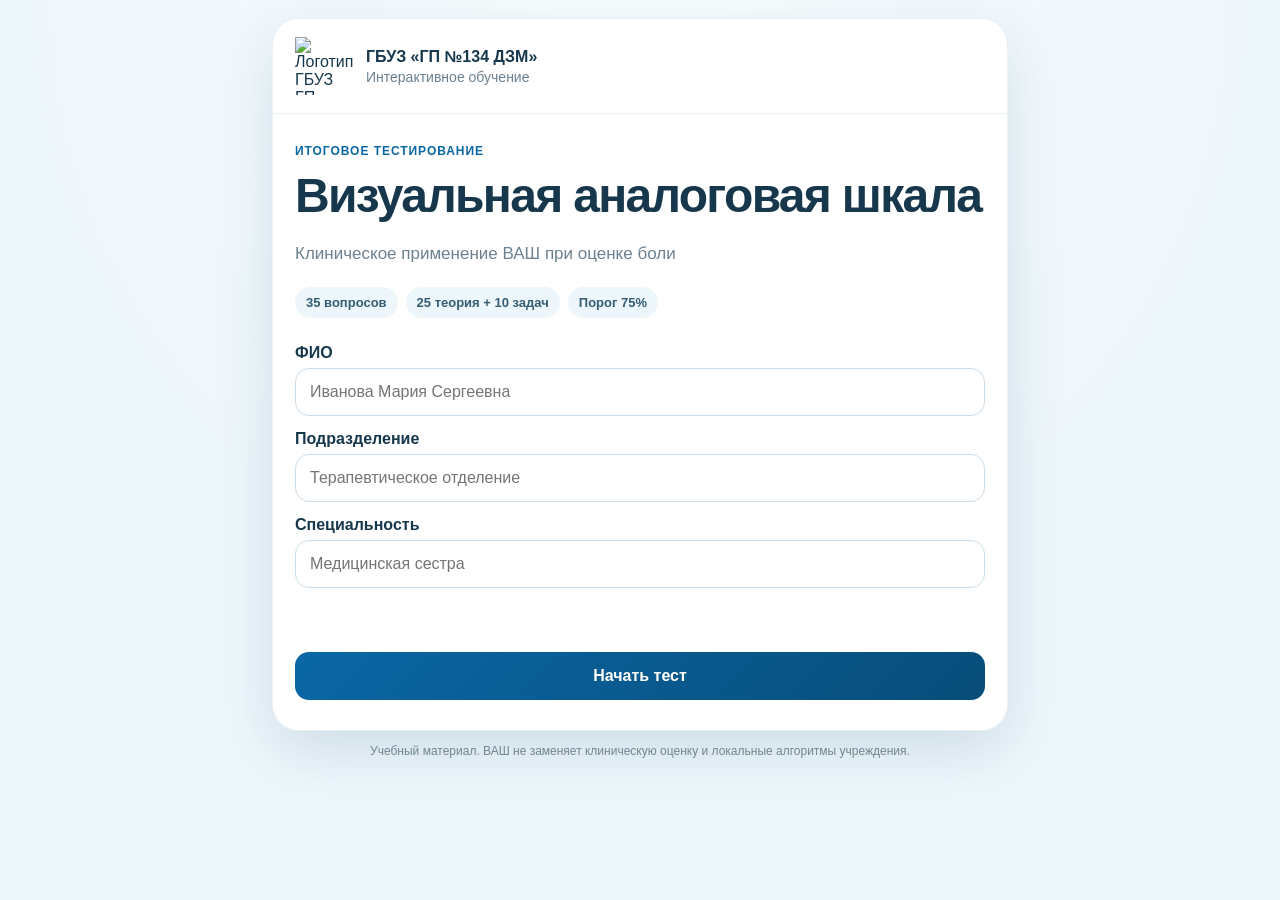
==== vas-test/index.html @ cfaf6b4c "Add files via upload Add VAS test files" ====
<!doctype html>
<html lang="ru">
<head>
  <meta charset="utf-8">
  <meta name="viewport" content="width=device-width, initial-scale=1, viewport-fit=cover">
  <meta name="theme-color" content="#0a67a5">
  <meta name="description" content="Интерактивное тестирование по применению визуальной аналоговой шкалы боли.">
  <title>ВАШ — итоговое тестирование</title>
  <link rel="icon" href="assets/logo.svg" type="image/svg+xml">
  <link rel="stylesheet" href="style.css">
  <script src="questions.js" defer></script>
  <script src="script.js" defer></script>
</head>
<body>
  <main class="shell">
    <section class="card" aria-live="polite">
      <header class="brand">
        <img src="assets/logo.svg" alt="Логотип ГБУЗ ГП №134 ДЗМ">
        <div>
          <strong>ГБУЗ «ГП №134 ДЗМ»</strong>
          <span>Интерактивное обучение</span>
        </div>
      </header>

      <section id="start-screen" class="screen">
        <p class="eyebrow">Итоговое тестирование</p>
        <h1>Визуальная аналоговая шкала</h1>
        <p class="lead">Клиническое применение ВАШ при оценке боли</p>

        <div class="meta">
          <span>35 вопросов</span>
          <span>25 теория + 10 задач</span>
          <span>Порог 75%</span>
        </div>

        <form id="start-form" novalidate>
          <label for="full-name">ФИО</label>
          <input id="full-name" autocomplete="name" placeholder="Иванова Мария Сергеевна" required>

          <label for="department">Подразделение</label>
          <input id="department" autocomplete="organization-title" placeholder="Терапевтическое отделение" required>

          <label for="specialty">Специальность</label>
          <input id="specialty" placeholder="Медицинская сестра" required>

          <p id="form-error" class="field-error" aria-live="assertive"></p>
          <button class="button primary" type="submit">Начать тест</button>
        </form>
      </section>

      <section id="quiz-screen" class="screen hidden">
        <div class="quiz-topline">
          <span id="question-counter"></span>
          <span id="progress-value"></span>
        </div>
        <div class="progress" role="progressbar" aria-valuemin="0" aria-valuemax="100">
          <div id="progress-bar"></div>
        </div>
        <p id="question-type" class="eyebrow"></p>
        <h2 id="question-text"></h2>
        <div id="answers" class="answers"></div>
        <div id="feedback" class="feedback hidden" role="status"></div>
        <button id="next-button" class="button primary hidden" type="button">Следующий вопрос</button>
      </section>

      <section id="loading-screen" class="screen loading hidden">
        <div class="spinner"></div>
        <h2>Проверяем ответы…</h2>
        <p>Сохраняем результат в общей таблице</p>
      </section>

      <section id="result-screen" class="screen result hidden">
        <p class="eyebrow">Тест завершён</p>
        <h2>Ваш результат</h2>
        <div id="result-ring" class="result-ring"><strong id="result-percent">0%</strong></div>
        <h3 id="result-status"></h3>
        <div class="result-grid">
          <div><span>Теория</span><strong id="theory-score"></strong></div>
          <div><span>Практика</span><strong id="practice-score"></strong></div>
        </div>
        <p id="result-person"></p>
        <p id="result-sync" class="sync"></p>
        <button id="restart-button" class="button secondary" type="button">Пройти заново</button>
      </section>
    </section>

    <p class="disclaimer">Учебный материал. ВАШ не заменяет клиническую оценку и локальные алгоритмы учреждения.</p>
  </main>
</body>
</html>
---- vas-test/style.css ----
:root {
  --blue: #0a67a5;
  --blue-dark: #084d7a;
  --ink: #17384c;
  --muted: #6b8190;
  --surface: #ffffff;
  --background: #eef7fc;
  --line: #d9e7ef;
  --success: #087a55;
  --danger: #b42318;
}
* { box-sizing: border-box; }
html { color-scheme: light; }
body {
  margin: 0;
  min-height: 100vh;
  font-family: -apple-system, BlinkMacSystemFont, "Segoe UI", Arial, sans-serif;
  background: radial-gradient(circle at top, #f9fdff 0, var(--background) 55%);
  color: var(--ink);
}
button, input { font: inherit; }
.shell { width: min(760px, 100%); margin: 0 auto; padding: 18px 12px 36px; }
.card {
  background: var(--surface);
  border: 1px solid rgba(12, 91, 139, .09);
  border-radius: 26px;
  overflow: hidden;
  box-shadow: 0 20px 60px rgba(27, 77, 108, .15);
}
.brand {
  display: flex;
  align-items: center;
  gap: 13px;
  padding: 18px 22px;
  border-bottom: 1px solid #e7f0f5;
}
.brand img { width: 58px; height: 58px; }
.brand strong, .brand span { display: block; }
.brand span { color: var(--muted); font-size: 14px; margin-top: 3px; }
.screen { padding: 30px 22px; }
.hidden { display: none !important; }
h1, h2, h3 { margin: 0; line-height: 1.16; }
h1 { font-size: clamp(31px, 7vw, 48px); letter-spacing: -.035em; }
h2 { font-size: clamp(24px, 5vw, 34px); }
.lead { color: var(--muted); font-size: 17px; line-height: 1.55; }
.eyebrow {
  margin: 0 0 10px;
  color: var(--blue);
  font-weight: 850;
  letter-spacing: .08em;
  text-transform: uppercase;
  font-size: 12px;
}
.meta { display: flex; flex-wrap: wrap; gap: 8px; margin: 20px 0 26px; }
.meta span {
  padding: 8px 11px;
  border-radius: 999px;
  background: #edf6fb;
  color: #355d73;
  font-size: 13px;
  font-weight: 750;
}
label { display: block; margin: 14px 0 6px; font-weight: 760; }
input {
  width: 100%;
  border: 1.5px solid #cbdde8;
  border-radius: 14px;
  padding: 14px;
  font-size: 16px;
  color: var(--ink);
  background: #fff;
}
input:focus { outline: 3px solid rgba(10,103,165,.14); border-color: var(--blue); }
.field-error { color: var(--danger); min-height: 20px; font-size: 14px; }
.button {
  width: 100%;
  border: 0;
  border-radius: 14px;
  padding: 15px 18px;
  font-weight: 850;
  cursor: pointer;
  transition: transform .15s ease, opacity .15s ease;
}
.button:active { transform: scale(.99); }
.primary { color: #fff; background: linear-gradient(135deg, var(--blue), var(--blue-dark)); margin-top: 16px; }
.secondary { color: var(--ink); background: #eaf3f8; margin-top: 12px; }
.quiz-topline { display: flex; justify-content: space-between; gap: 12px; font-weight: 800; }
.progress {
  height: 9px;
  margin: 10px 0 26px;
  overflow: hidden;
  border-radius: 999px;
  background: #e6f0f5;
}
#progress-bar { height: 100%; width: 0; background: var(--blue); transition: width .25s ease; }
.answers { display: grid; gap: 10px; margin-top: 20px; }
.answer {
  display: flex;
  gap: 11px;
  align-items: flex-start;
  width: 100%;
  padding: 14px;
  text-align: left;
  border: 1.5px solid var(--line);
  border-radius: 14px;
  background: #fff;
  color: var(--ink);
  cursor: pointer;
}
.answer:disabled { cursor: default; opacity: 1; }
.answer.correct { border-color: var(--success); background: #edf9f4; }
.answer.incorrect { border-color: var(--danger); background: #fff1f0; }
.answer-letter {
  flex: 0 0 29px;
  height: 29px;
  display: grid;
  place-items: center;
  border-radius: 9px;
  background: #edf5fa;
  font-weight: 900;
}
.feedback {
  margin-top: 16px;
  padding: 14px;
  border-radius: 13px;
  background: #eef6fa;
  line-height: 1.5;
}
.feedback strong { display: block; margin-bottom: 4px; }
.loading, .result { text-align: center; padding-block: 54px; }
.spinner {
  width: 50px; height: 50px; margin: 0 auto 20px;
  border: 5px solid #dcecf5; border-top-color: var(--blue);
  border-radius: 50%; animation: spin .8s linear infinite;
}
@keyframes spin { to { transform: rotate(360deg); } }
.result-ring {
  --angle: 0deg;
  width: 165px; height: 165px; margin: 22px auto;
  display: grid; place-items: center; position: relative;
  border-radius: 50%;
  background: conic-gradient(var(--blue) var(--angle), #e6eef3 0);
}
.result-ring::before { content:""; position:absolute; inset:15px; border-radius:50%; background:#fff; }
.result-ring strong { z-index:1; font-size: 40px; }
.result-grid { display:grid; grid-template-columns:1fr 1fr; gap:10px; margin-top:20px; }
.result-grid div { padding:15px; border-radius:14px; background:#edf6fb; }
.result-grid span, .result-grid strong { display:block; }
.result-grid span { color:var(--muted); font-size:14px; }
.result-grid strong { font-size:23px; margin-top:4px; }
.sync { color: var(--muted); min-height: 24px; }
.disclaimer { color: #718693; font-size: 12px; text-align:center; line-height:1.45; padding: 0 10px; }
@media (max-width: 480px) {
  .screen { padding: 26px 17px; }
  .brand { padding: 16px 17px; }
  .brand img { width: 50px; height: 50px; }
}
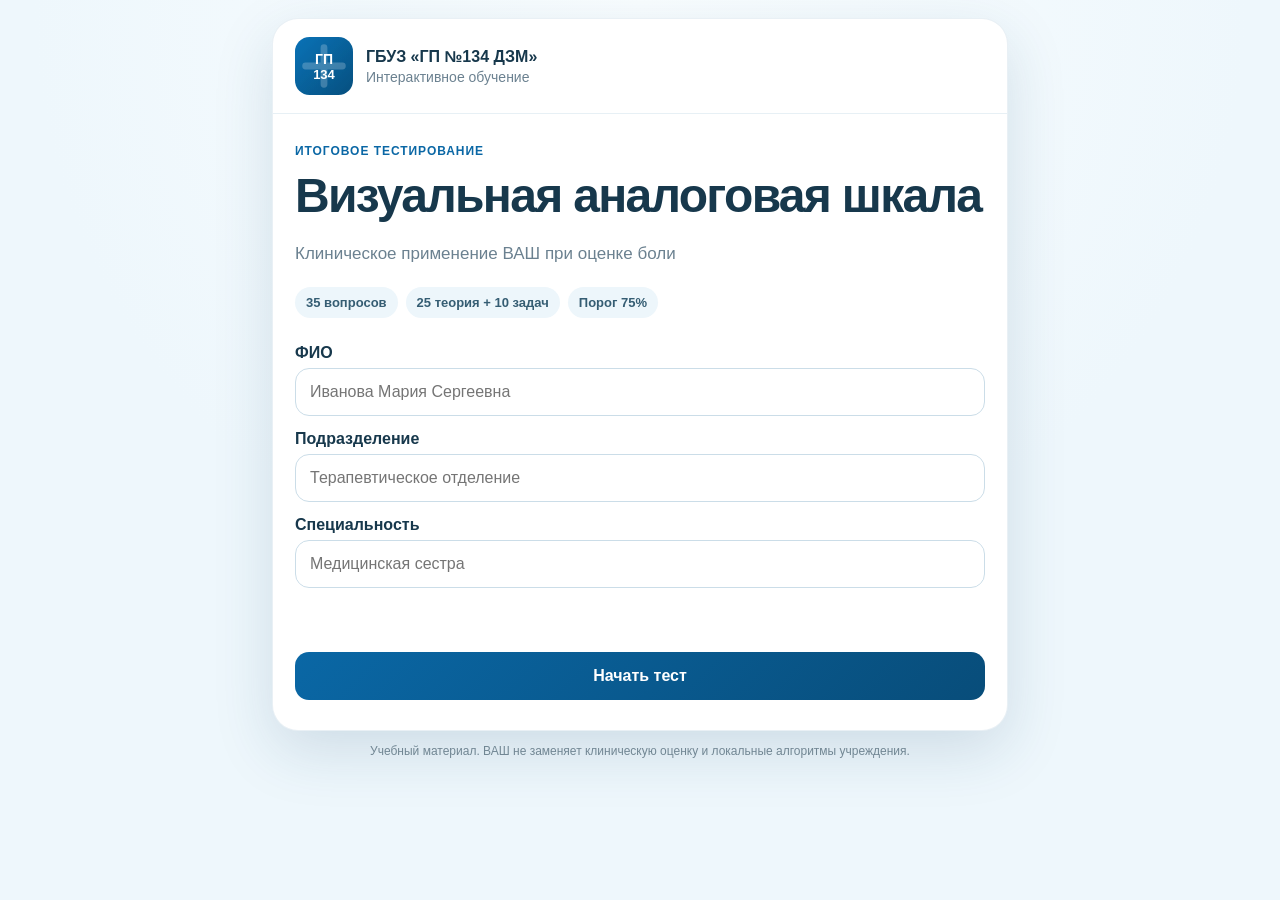
==== commit 365d2f6d: "index.html" ====
--- a/vas-test/index.html
+++ b/vas-test/index.html
@@ -6,7 +6,7 @@
   <meta name="theme-color" content="#0a67a5">
   <meta name="description" content="Интерактивное тестирование по применению визуальной аналоговой шкалы боли.">
   <title>ВАШ — итоговое тестирование</title>
-  <link rel="icon" href="assets/logo.svg" type="image/svg+xml">
+  <link rel="icon" href="logo.svg" type="image/svg+xml">
   <link rel="stylesheet" href="style.css">
   <script src="questions.js" defer></script>
   <script src="script.js" defer></script>
@@ -15,7 +15,7 @@
   <main class="shell">
     <section class="card" aria-live="polite">
       <header class="brand">
-        <img src="assets/logo.svg" alt="Логотип ГБУЗ ГП №134 ДЗМ">
+        <img src="logo.svg" alt="Логотип ГБУЗ ГП №134 ДЗМ">
         <div>
           <strong>ГБУЗ «ГП №134 ДЗМ»</strong>
           <span>Интерактивное обучение</span>
